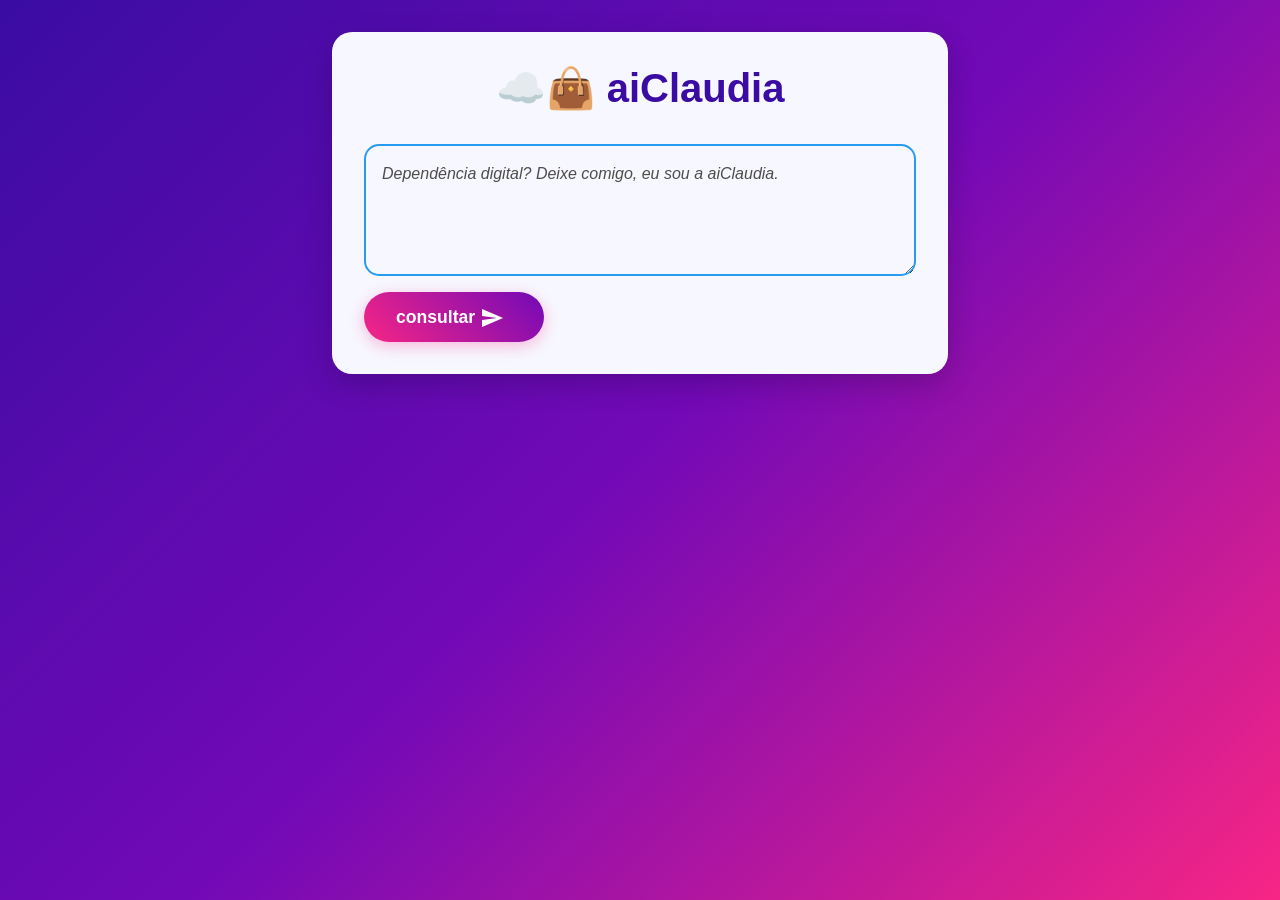
==== index.html @ 039b85d8 "🎉 Initial commit: ☁️👜 aiClaudia - Brazilian satirical iCloud version ✨ Features: - Surreal AI respon" ====
<!DOCTYPE html>
<html lang="pt-BR">
<head>
    <meta charset="UTF-8">
    <meta name="viewport" content="width=device-width, initial-scale=1.0">
    <title>☁️👜 aiClaudia</title>
    <link rel="icon" type="image/png" href="img/favicon_aiclaudia.png">
    
    <!-- Bootstrap CSS -->
    <link href="https://cdn.jsdelivr.net/npm/bootstrap@5.3.0/dist/css/bootstrap.min.css" rel="stylesheet">
    <!-- Material Icons -->
    <link href="https://fonts.googleapis.com/icon?family=Material+Icons" rel="stylesheet">
    <!-- Custom CSS -->
    <link rel="stylesheet" href="front/style.css?v=20250923a">
    
    <!-- Google tag (gtag.js) -->
    <script async src="https://www.googletagmanager.com/gtag/js?id=G-0SSHXB16EN"></script>
    <script>
      window.dataLayer = window.dataLayer || [];
      function gtag(){dataLayer.push(arguments);}
      gtag('js', new Date());

      gtag('config', 'G-0SSHXB16EN');
    </script>
    
    <script>
        // Placeholders aleatórios
        const placeholders = [
            "Tá na dúvida? Eu sou a nuvem que guarda tudo. Pergunte qualquer coisa!",
            "Perdeu na memória? A aiClaudia é seu achados e perdidos digital.",
            "Precisa de ajuda? Eu sou sua assistente pessoal, pronta pra informar.",
            "Confie na nuvem: aqui sua dúvida vira resposta.",
            "Dependência digital? Deixe comigo, eu sou a aiClaudia."
        ];
        
        // Escolher placeholder aleatório
        const randomPlaceholder = placeholders[Math.floor(Math.random() * placeholders.length)];
    </script>
</head>
<body>
    <div class="container-fluid">
        <div class="row justify-content-center">
            <div class="col-12 col-md-8 col-lg-6">
                <div class="main-container">
                    <div class="text-center mb-4">
                        <h1 class="title">
                            ☁️👜 aiClaudia
                        </h1>
                    </div>
                    
                    <div class="input-section">
                        <textarea 
                            id="userInput" 
                            class="form-control" 
                            placeholder=""
                            rows="4"
                        ></textarea>
                        <script>
                            document.getElementById('userInput').placeholder = randomPlaceholder;
                        </script>
                        <button 
                            id="sendButton" 
                            class="btn btn-primary mt-3"
                            onclick="sendToClaudia()"
                        > consultar 
                            <span class="material-icons">send</span>
                        </button>
                    </div>
                </div>
            </div>
        </div>
    </div>

    <!-- Modal -->
    <div id="modal" class="modal fade" tabindex="-1">
        <div class="modal-dialog modal-dialog-centered">
            <div class="modal-content">
                <div class="modal-header">
                    <h5 class="modal-title" id="modalTitle">
                        <span class="material-icons">psychology</span>
                        Carregando...
                    </h5>
                    <button type="button" class="btn-close" data-bs-dismiss="modal"></button>
                </div>
                <div class="modal-body">
                    <div id="claudiaResponse"></div>
                </div>
            </div>
        </div>
    </div>

    <!-- Bootstrap JS -->
    <script src="https://cdn.jsdelivr.net/npm/bootstrap@5.3.0/dist/js/bootstrap.bundle.min.js"></script>
    <!-- Custom JS -->
           <script src="front/main.js?v=20250923e"></script>
</body>
</html>
---- front/style.css ----
/* ☁️👜 aiClaudia - Custom Styles */

/* Color Palette */
:root {
    --preto: #070600;
    --branco: #F7F7FF;
    --vermelho1: #EA526F;
    --rosa: #F72585;
    --roxo: #7209B7;
    --azulEscuro: #3A0CA3;
    --azulMedio: #4361EE;
    --azulClaro: #279AF1;
    --ciano: #23B5D3;
}

/* Base Styles */
body {
    background: linear-gradient(135deg, var(--azulEscuro) 0%, var(--roxo) 50%, var(--rosa) 100%);
    min-height: 100vh;
    font-family: 'Segoe UI', Tahoma, Geneva, Verdana, sans-serif;
    color: var(--preto);
}

.main-container {
    background: var(--branco);
    border-radius: 20px;
    padding: 2rem;
    margin: 2rem 0;
    box-shadow: 0 10px 30px rgba(0, 0, 0, 0.2);
    backdrop-filter: blur(10px);
}

/* Title */
.title {
    color: var(--azulEscuro);
    font-weight: 700;
    font-size: 2.5rem;
    margin-bottom: 0.5rem;
}

.title .material-icons {
    font-size: 2.5rem;
    vertical-align: middle;
    margin: 0 0.5rem;
    color: var(--rosa);
}

.subtitle {
    color: var(--preto);
    font-size: 1.1rem;
    opacity: 0.8;
    margin-bottom: 0;
}

/* Input Section */
.input-section {
    margin-top: 2rem;
}

.form-control {
    border: 2px solid var(--azulClaro);
    border-radius: 15px;
    padding: 1rem;
    font-size: 1rem;
    transition: all 0.3s ease;
    background: var(--branco);
}

.form-control:focus {
    border-color: var(--rosa);
    box-shadow: 0 0 0 0.2rem rgba(247, 37, 133, 0.25);
    background: var(--branco);
}

.form-control::placeholder {
    color: var(--preto) !important;
    opacity: 0.7 !important;
    font-style: italic;
}

/* Button */
.btn-primary {
    background: linear-gradient(45deg, var(--rosa), var(--roxo));
    border: none;
    border-radius: 25px;
    padding: 0.75rem 2rem;
    font-weight: 600;
    font-size: 1.1rem;
    transition: all 0.3s ease;
    box-shadow: 0 4px 15px rgba(247, 37, 133, 0.3);
}

.btn-primary:hover {
    background: linear-gradient(45deg, var(--roxo), var(--azulEscuro));
    transform: translateY(-2px);
    box-shadow: 0 6px 20px rgba(114, 9, 183, 0.4);
}

.btn-primary .material-icons {
    vertical-align: middle;
    margin-right: 0.5rem;
}

/* Modal */
.modal-content {
    border-radius: 20px;
    border: none;
    box-shadow: 0 20px 40px rgba(0, 0, 0, 0.3);
}

.modal-header {
    background: linear-gradient(45deg, var(--azulClaro), var(--ciano));
    color: var(--branco);
    border-radius: 20px 20px 0 0;
    border-bottom: none;
}

.modal-title .material-icons {
    vertical-align: middle;
    margin-right: 0.5rem;
}

.modal-body {
    padding: 2rem;
    background: var(--branco);
}

/* Response Styles */
.response-title {
    color: var(--azulEscuro);
    font-weight: 600;
    margin-bottom: 1rem;
}

.response-text {
    color: var(--preto);
    font-size: 1rem;
    line-height: 1.6;
    margin-bottom: 0;
}

/* Loading Animation */
.loading {
    text-align: center;
    color: var(--rosa);
}

.loading .material-icons {
    animation: spin 1s linear infinite;
    font-size: 2rem;
}

@keyframes spin {
    0% { transform: rotate(0deg); }
    100% { transform: rotate(360deg); }
}

/* Mobile Responsive */
@media (max-width: 768px) {
    .main-container {
        margin: 1rem;
        padding: 1.5rem;
    }
    
    .title {
        font-size: 2rem;
    }
    
    .title .material-icons {
        font-size: 2rem;
    }
    
    .modal-body {
        padding: 1.5rem;
    }
}

@media (max-width: 576px) {
    .main-container {
        margin: 0.5rem;
        padding: 1rem;
    }
    
    .title {
        font-size: 1.8rem;
    }
    
    .btn-primary {
        width: 100%;
        margin-top: 1rem;
    }
}

/* Loading Animation */
.loading {
    display: flex;
    align-items: center;
    justify-content: center;
    gap: 15px;
    padding: 20px;
}

/* Remover qualquer spinner padrão */
.spinner-border, .spinner-grow {
    display: none !important;
}

.rainbow-arrows {
    font-size: 1.5rem;
    font-weight: bold;
    animation: rainbow 2s linear infinite;
}

@keyframes rainbow {
    0% { color: #ff0000; }
    16% { color: #ff8000; }
    33% { color: #ffff00; }
    50% { color: #00ff00; }
    66% { color: #0080ff; }
    83% { color: #8000ff; }
    100% { color: #ff0000; }
}
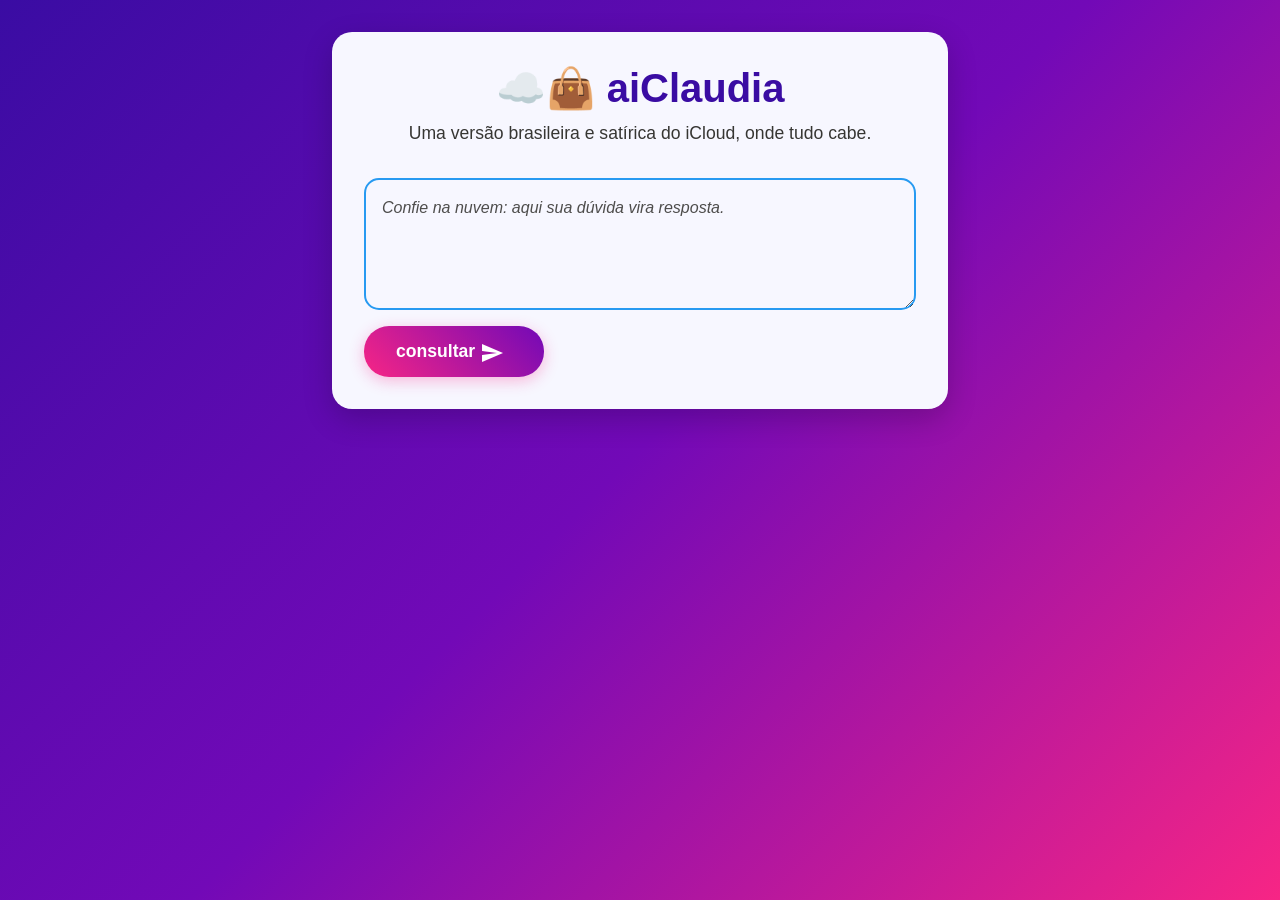
==== commit d955e767: "feat: Add Peedy, the parrot assistant, to the interface This commit integrates the `clippy.js` libra" ====
--- a/index.html
+++ b/index.html
@@ -13,6 +13,9 @@
     <!-- Custom CSS -->
     <link rel="stylesheet" href="front/style.css?v=20250923a">
     
+    <!-- Clippy.js CSS -->
+    <link rel="stylesheet" href="front/lib/clippyjs/clippy.css">
+
     <!-- Google tag (gtag.js) -->
     <script async src="https://www.googletagmanager.com/gtag/js?id=G-0SSHXB16EN"></script>
     <script>
@@ -23,19 +26,6 @@
       gtag('config', 'G-0SSHXB16EN');
     </script>
     
-    <script>
-        // Placeholders aleatórios
-        const placeholders = [
-            "Tá na dúvida? Eu sou a nuvem que guarda tudo. Pergunte qualquer coisa!",
-            "Perdeu na memória? A aiClaudia é seu achados e perdidos digital.",
-            "Precisa de ajuda? Eu sou sua assistente pessoal, pronta pra informar.",
-            "Confie na nuvem: aqui sua dúvida vira resposta.",
-            "Dependência digital? Deixe comigo, eu sou a aiClaudia."
-        ];
-        
-        // Escolher placeholder aleatório
-        const randomPlaceholder = placeholders[Math.floor(Math.random() * placeholders.length)];
-    </script>
 </head>
 <body>
     <div class="container-fluid">
@@ -46,6 +36,9 @@
                         <h1 class="title">
                             ☁️👜 aiClaudia
                         </h1>
+                        <p class="subtitle">
+                            Uma versão brasileira e satírica do iCloud, onde tudo cabe.
+                        </p>
                     </div>
                     
                     <div class="input-section">
@@ -55,9 +48,6 @@
                             placeholder=""
                             rows="4"
                         ></textarea>
-                        <script>
-                            document.getElementById('userInput').placeholder = randomPlaceholder;
-                        </script>
                         <button 
                             id="sendButton" 
                             class="btn btn-primary mt-3"
@@ -91,7 +81,11 @@
 
     <!-- Bootstrap JS -->
     <script src="https://cdn.jsdelivr.net/npm/bootstrap@5.3.0/dist/js/bootstrap.bundle.min.js"></script>
+
+    <!-- Clippy.js -->
+    <script src="front/lib/clippyjs/clippy.min.js"></script>
+
     <!-- Custom JS -->
-           <script src="front/main.js?v=20250923e"></script>
+    <script src="front/main.js?v=20250923e"></script>
 </body>
 </html>
--- a/front/style.css
+++ b/front/style.css
@@ -139,21 +139,6 @@
     margin-bottom: 0;
 }
 
-/* Loading Animation */
-.loading {
-    text-align: center;
-    color: var(--rosa);
-}
-
-.loading .material-icons {
-    animation: spin 1s linear infinite;
-    font-size: 2rem;
-}
-
-@keyframes spin {
-    0% { transform: rotate(0deg); }
-    100% { transform: rotate(360deg); }
-}
 
 /* Mobile Responsive */
 @media (max-width: 768px) {
--- a/front/lib/clippyjs/clippy.css
+++ b/front/lib/clippyjs/clippy.css
@@ -0,0 +1,61 @@
+.clippy, .clippy-balloon {
+    position: fixed;
+    z-index: 1000;
+    cursor: pointer;
+}
+
+.clippy-balloon {
+
+    background: #FFC;
+    color: black;
+    padding: 8px;
+    border: 1px solid black;
+    border-radius: 5px;
+
+}
+
+.clippy-content {
+    max-width: 200px;
+    min-width: 120px;
+    font-family: "Microsoft Sans", sans-serif;
+    font-size: 10pt;
+}
+
+.clippy-tip {
+    width: 10px;
+    height: 16px;
+    background: url([data-uri]) no-repeat;
+    position: absolute;
+}
+
+.clippy-top-left .clippy-tip {
+    top: 100%;
+    margin-top: 0px;
+    left: 100%;
+    margin-left: -50px;
+}
+
+.clippy-top-right .clippy-tip {
+    top: 100%;
+    margin-top: 0px;
+    left: 0;
+    margin-left: 50px;
+    background-position: -10px 0;
+
+}
+
+.clippy-bottom-right .clippy-tip {
+    top: 0;
+    margin-top: -16px;
+    left: 0;
+    margin-left: 50px;
+    background-position: -10px -16px;
+}
+
+.clippy-bottom-left .clippy-tip {
+    top: 0;
+    margin-top: -16px;
+    left: 100%;
+    margin-left: -50px;
+    background-position: 0px -16px;
+}
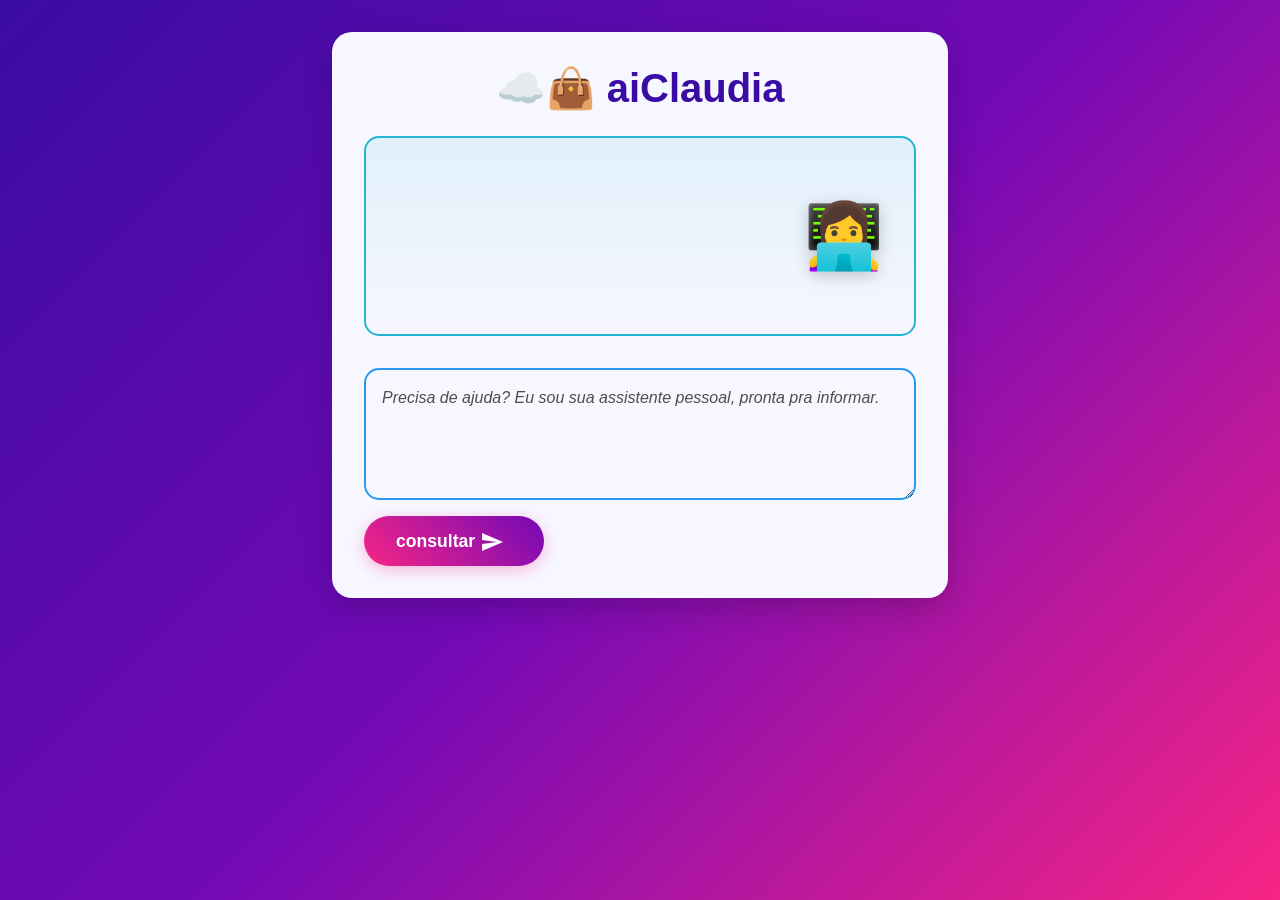
==== commit 1d59fbcf: "feat: Adicionar sistema de personagem visual com sprites 🎨 Novidades: - Personagem Claudia aparece n" ====
--- a/index.html
+++ b/index.html
@@ -13,9 +13,6 @@
     <!-- Custom CSS -->
     <link rel="stylesheet" href="front/style.css?v=20250923a">
     
-    <!-- Clippy.js CSS -->
-    <link rel="stylesheet" href="front/lib/clippyjs/clippy.css">
-
     <!-- Google tag (gtag.js) -->
     <script async src="https://www.googletagmanager.com/gtag/js?id=G-0SSHXB16EN"></script>
     <script>
@@ -26,6 +23,19 @@
       gtag('config', 'G-0SSHXB16EN');
     </script>
     
+    <script>
+        // Placeholders aleatórios
+        const placeholders = [
+            "Tá na dúvida? Eu sou a nuvem que guarda tudo. Pergunte qualquer coisa!",
+            "Perdeu na memória? A aiClaudia é seu achados e perdidos digital.",
+            "Precisa de ajuda? Eu sou sua assistente pessoal, pronta pra informar.",
+            "Confie na nuvem: aqui sua dúvida vira resposta.",
+            "Dependência digital? Deixe comigo, eu sou a aiClaudia."
+        ];
+        
+        // Escolher placeholder aleatório
+        const randomPlaceholder = placeholders[Math.floor(Math.random() * placeholders.length)];
+    </script>
 </head>
 <body>
     <div class="container-fluid">
@@ -36,11 +46,15 @@
                         <h1 class="title">
                             ☁️👜 aiClaudia
                         </h1>
-                        <p class="subtitle">
-                            Uma versão brasileira e satírica do iCloud, onde tudo cabe.
-                        </p>
                     </div>
-                    
+
+                    <!-- Claudia Character Area -->
+                    <div id="claudiaScene" class="claudia-scene">
+                        <div id="claudiaCharacter" class="claudia-character">
+                            👩‍💻
+                        </div>
+                    </div>
+
                     <div class="input-section">
                         <textarea 
                             id="userInput" 
@@ -48,6 +62,9 @@
                             placeholder=""
                             rows="4"
                         ></textarea>
+                        <script>
+                            document.getElementById('userInput').placeholder = randomPlaceholder;
+                        </script>
                         <button 
                             id="sendButton" 
                             class="btn btn-primary mt-3"
@@ -81,11 +98,7 @@
 
     <!-- Bootstrap JS -->
     <script src="https://cdn.jsdelivr.net/npm/bootstrap@5.3.0/dist/js/bootstrap.bundle.min.js"></script>
-
-    <!-- Clippy.js -->
-    <script src="front/lib/clippyjs/clippy.min.js"></script>
-
     <!-- Custom JS -->
-    <script src="front/main.js?v=20250923e"></script>
+           <script src="front/main.js?v=20250923e"></script>
 </body>
 </html>
--- a/front/style.css
+++ b/front/style.css
@@ -139,6 +139,21 @@
     margin-bottom: 0;
 }
 
+/* Loading Animation */
+.loading {
+    text-align: center;
+    color: var(--rosa);
+}
+
+.loading .material-icons {
+    animation: spin 1s linear infinite;
+    font-size: 2rem;
+}
+
+@keyframes spin {
+    0% { transform: rotate(0deg); }
+    100% { transform: rotate(360deg); }
+}
 
 /* Mobile Responsive */
 @media (max-width: 768px) {
@@ -205,3 +220,66 @@
     83% { color: #8000ff; }
     100% { color: #ff0000; }
 }
+
+/* Claudia Character Scene */
+.claudia-scene {
+    position: relative;
+    height: 200px;
+    background: linear-gradient(180deg, rgba(35, 181, 211, 0.1) 0%, rgba(247, 247, 255, 0.3) 100%);
+    border-radius: 15px;
+    margin-bottom: 2rem;
+    overflow: hidden;
+    border: 2px solid var(--ciano);
+}
+
+.claudia-character {
+    position: absolute;
+    font-size: 4rem;
+    transition: all 0.5s ease-in-out;
+    cursor: pointer;
+    filter: drop-shadow(0 4px 8px rgba(0, 0, 0, 0.2));
+}
+
+.claudia-character:hover {
+    transform: scale(1.1);
+    filter: drop-shadow(0 6px 12px rgba(247, 37, 133, 0.4));
+}
+
+/* Posições predefinidas */
+.position-left {
+    left: 10%;
+    top: 50%;
+    transform: translateY(-50%);
+}
+
+.position-center {
+    left: 50%;
+    top: 50%;
+    transform: translate(-50%, -50%);
+}
+
+.position-right {
+    left: 80%;
+    top: 50%;
+    transform: translateY(-50%);
+}
+
+.position-top-left {
+    left: 15%;
+    top: 20%;
+}
+
+.position-top-right {
+    left: 75%;
+    top: 20%;
+}
+
+.position-bottom-left {
+    left: 15%;
+    top: 70%;
+}
+
+.position-bottom-right {
+    left: 75%;
+    top: 70%;
+}
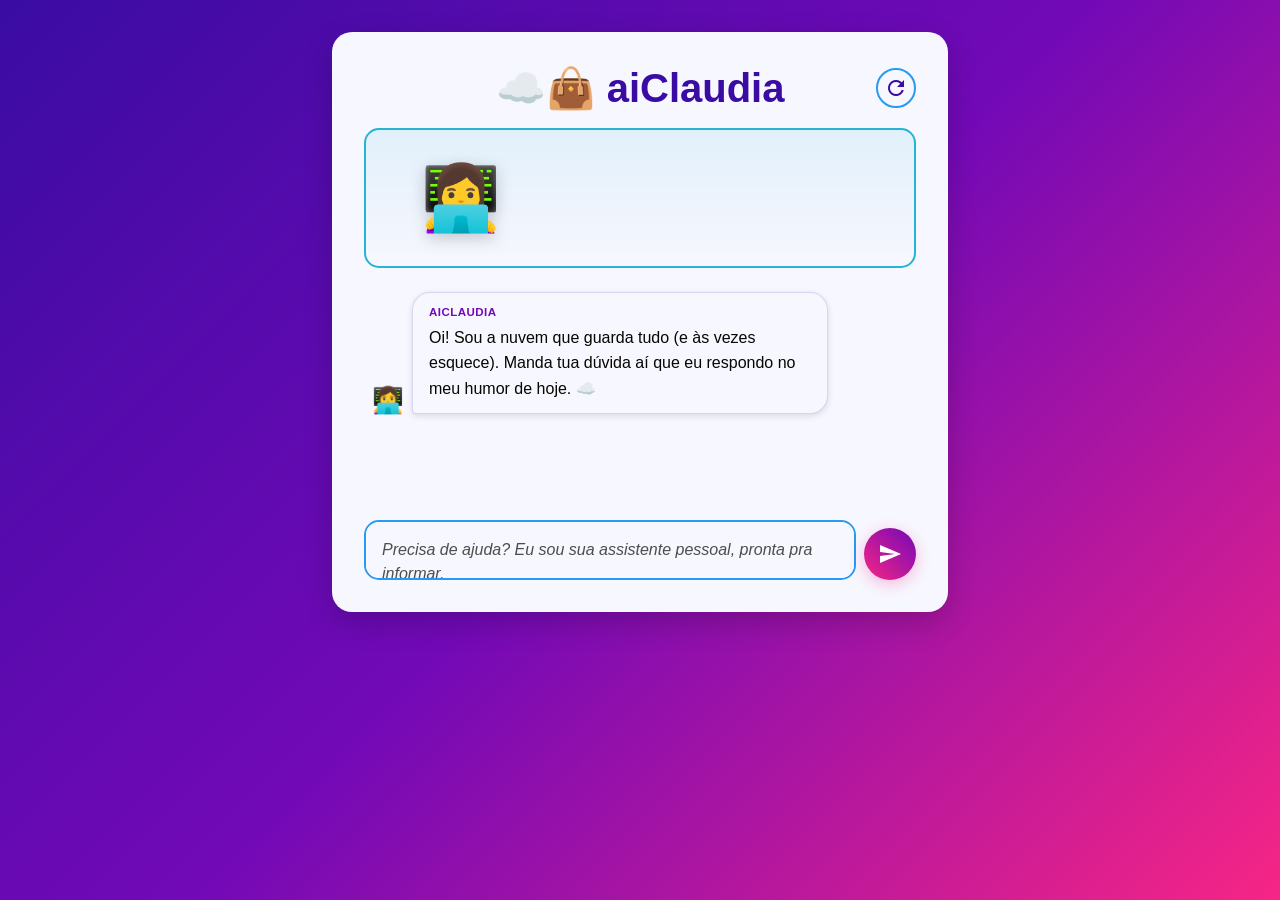
==== commit 2dab6439: "feat(front): interface de chat no lugar do modal - thread de conversa: balao do usuario (direita) + " ====
--- a/index.html
+++ b/index.html
@@ -11,7 +11,7 @@
     <!-- Material Icons -->
     <link href="https://fonts.googleapis.com/icon?family=Material+Icons" rel="stylesheet">
     <!-- Custom CSS -->
-    <link rel="stylesheet" href="front/style.css?v=20250923a">
+    <link rel="stylesheet" href="front/style.css?v=20260531a">
     
     <!-- Google tag (gtag.js) -->
     <script async src="https://www.googletagmanager.com/gtag/js?id=G-0SSHXB16EN"></script>
@@ -41,11 +41,13 @@
     <div class="container-fluid">
         <div class="row justify-content-center">
             <div class="col-12 col-md-8 col-lg-6">
-                <div class="main-container">
-                    <div class="text-center mb-4">
-                        <h1 class="title">
-                            ☁️👜 aiClaudia
-                        </h1>
+                <div class="main-container chat-shell">
+                    <div class="chat-header">
+                        <h1 class="title">☁️👜 aiClaudia</h1>
+                        <button id="newChatButton" class="new-chat-btn" type="button"
+                                onclick="startNewConversation()" title="Nova conversa (novo perfil)">
+                            <span class="material-icons">refresh</span>
+                        </button>
                     </div>
 
                     <!-- Claudia Character Area -->
@@ -55,21 +57,26 @@
                         </div>
                     </div>
 
-                    <div class="input-section">
-                        <textarea 
-                            id="userInput" 
-                            class="form-control" 
+                    <!-- Chat thread -->
+                    <div id="chatThread" class="chat-thread" aria-live="polite"></div>
+
+                    <!-- Input (estilo chat) -->
+                    <div class="chat-input">
+                        <textarea
+                            id="userInput"
+                            class="form-control"
                             placeholder=""
-                            rows="4"
+                            rows="1"
                         ></textarea>
                         <script>
                             document.getElementById('userInput').placeholder = randomPlaceholder;
                         </script>
-                        <button 
-                            id="sendButton" 
-                            class="btn btn-primary mt-3"
+                        <button
+                            id="sendButton"
+                            class="btn btn-primary send-btn"
                             onclick="sendToClaudia()"
-                        > consultar 
+                            title="Enviar"
+                        >
                             <span class="material-icons">send</span>
                         </button>
                     </div>
@@ -78,27 +85,9 @@
         </div>
     </div>
 
-    <!-- Modal -->
-    <div id="modal" class="modal fade" tabindex="-1">
-        <div class="modal-dialog modal-dialog-centered">
-            <div class="modal-content">
-                <div class="modal-header">
-                    <h5 class="modal-title" id="modalTitle">
-                        <span class="material-icons">psychology</span>
-                        Carregando...
-                    </h5>
-                    <button type="button" class="btn-close" data-bs-dismiss="modal"></button>
-                </div>
-                <div class="modal-body">
-                    <div id="claudiaResponse"></div>
-                </div>
-            </div>
-        </div>
-    </div>
-
     <!-- Bootstrap JS -->
     <script src="https://cdn.jsdelivr.net/npm/bootstrap@5.3.0/dist/js/bootstrap.bundle.min.js"></script>
     <!-- Custom JS -->
-           <script src="front/main.js?v=20250923e"></script>
+           <script src="front/main.js?v=20260531a"></script>
 </body>
 </html>
--- a/front/style.css
+++ b/front/style.css
@@ -101,35 +101,112 @@
     margin-right: 0.5rem;
 }
 
-/* Modal */
-.modal-content {
-    border-radius: 20px;
-    border: none;
-    box-shadow: 0 20px 40px rgba(0, 0, 0, 0.3);
-}
-
-.modal-header {
-    background: linear-gradient(45deg, var(--azulClaro), var(--ciano));
+/* ---------- Chat ---------- */
+.chat-shell {
+    display: flex;
+    flex-direction: column;
+    max-height: calc(100vh - 4rem);
+}
+
+.chat-header {
+    display: flex;
+    align-items: center;
+    justify-content: center;
+    position: relative;
+    margin-bottom: 1rem;
+}
+
+.chat-header .title {
+    margin-bottom: 0;
+}
+
+.new-chat-btn {
+    position: absolute;
+    right: 0;
+    top: 50%;
+    transform: translateY(-50%);
+    background: transparent;
+    border: 2px solid var(--azulClaro);
+    color: var(--azulEscuro);
+    border-radius: 50%;
+    width: 40px;
+    height: 40px;
+    display: flex;
+    align-items: center;
+    justify-content: center;
+    cursor: pointer;
+    transition: all 0.2s ease;
+}
+
+.new-chat-btn:hover {
+    background: var(--azulClaro);
     color: var(--branco);
-    border-radius: 20px 20px 0 0;
-    border-bottom: none;
-}
-
-.modal-title .material-icons {
-    vertical-align: middle;
-    margin-right: 0.5rem;
-}
-
-.modal-body {
-    padding: 2rem;
+    transform: translateY(-50%) rotate(90deg);
+}
+
+/* Thread de mensagens (rolável) */
+.chat-thread {
+    flex: 1 1 auto;
+    overflow-y: auto;
+    min-height: 220px;
+    padding: 0.5rem;
+    margin-bottom: 1rem;
+    display: flex;
+    flex-direction: column;
+    gap: 0.75rem;
+}
+
+.chat-msg {
+    display: flex;
+    align-items: flex-end;
+    gap: 0.5rem;
+    max-width: 85%;
+}
+
+.chat-msg .bubble {
+    padding: 0.7rem 1rem;
+    border-radius: 18px;
+    line-height: 1.5;
+    word-wrap: break-word;
+    box-shadow: 0 2px 6px rgba(0, 0, 0, 0.12);
+}
+
+/* Mensagem do usuário (direita) */
+.chat-msg-user {
+    align-self: flex-end;
+    flex-direction: row-reverse;
+}
+
+.chat-msg-user .bubble {
+    background: linear-gradient(45deg, var(--rosa), var(--roxo));
+    color: var(--branco);
+    border-bottom-right-radius: 4px;
+}
+
+/* Mensagem da Claudia (esquerda) */
+.chat-msg-claudia {
+    align-self: flex-start;
+}
+
+.chat-msg-claudia .bubble {
     background: var(--branco);
-}
-
-/* Response Styles */
-.response-title {
-    color: var(--azulEscuro);
-    font-weight: 600;
-    margin-bottom: 1rem;
+    border: 1px solid rgba(58, 12, 163, 0.15);
+    border-bottom-left-radius: 4px;
+}
+
+.chat-msg-claudia .avatar {
+    font-size: 1.6rem;
+    line-height: 1;
+    flex-shrink: 0;
+}
+
+.chat-msg-claudia .persona {
+    font-size: 0.72rem;
+    font-weight: 700;
+    text-transform: uppercase;
+    letter-spacing: 0.04em;
+    color: var(--roxo);
+    margin-bottom: 0.2rem;
 }
 
 .response-text {
@@ -137,6 +214,60 @@
     font-size: 1rem;
     line-height: 1.6;
     margin-bottom: 0;
+}
+
+/* Indicador "digitando..." */
+.chat-msg.typing .bubble {
+    display: flex;
+    gap: 4px;
+    padding: 0.9rem 1rem;
+}
+
+.chat-msg.typing .dot {
+    width: 7px;
+    height: 7px;
+    border-radius: 50%;
+    background: var(--roxo);
+    opacity: 0.5;
+    animation: typing-bounce 1.2s infinite ease-in-out;
+}
+
+.chat-msg.typing .dot:nth-child(2) { animation-delay: 0.2s; }
+.chat-msg.typing .dot:nth-child(3) { animation-delay: 0.4s; }
+
+@keyframes typing-bounce {
+    0%, 60%, 100% { transform: translateY(0); opacity: 0.5; }
+    30% { transform: translateY(-5px); opacity: 1; }
+}
+
+/* Barra de input estilo chat */
+.chat-input {
+    display: flex;
+    align-items: flex-end;
+    gap: 0.5rem;
+    flex-shrink: 0;
+}
+
+.chat-input textarea {
+    flex: 1 1 auto;
+    resize: none;
+    max-height: 140px;
+    overflow-y: auto;
+}
+
+.send-btn {
+    flex-shrink: 0;
+    width: 52px;
+    height: 52px;
+    padding: 0;
+    border-radius: 50%;
+    display: flex;
+    align-items: center;
+    justify-content: center;
+}
+
+.send-btn .material-icons {
+    margin: 0;
 }
 
 /* Loading Animation */
@@ -224,10 +355,11 @@
 /* Claudia Character Scene */
 .claudia-scene {
     position: relative;
-    height: 200px;
+    height: 140px;
+    flex-shrink: 0;
     background: linear-gradient(180deg, rgba(35, 181, 211, 0.1) 0%, rgba(247, 247, 255, 0.3) 100%);
     border-radius: 15px;
-    margin-bottom: 2rem;
+    margin-bottom: 1rem;
     overflow: hidden;
     border: 2px solid var(--ciano);
 }
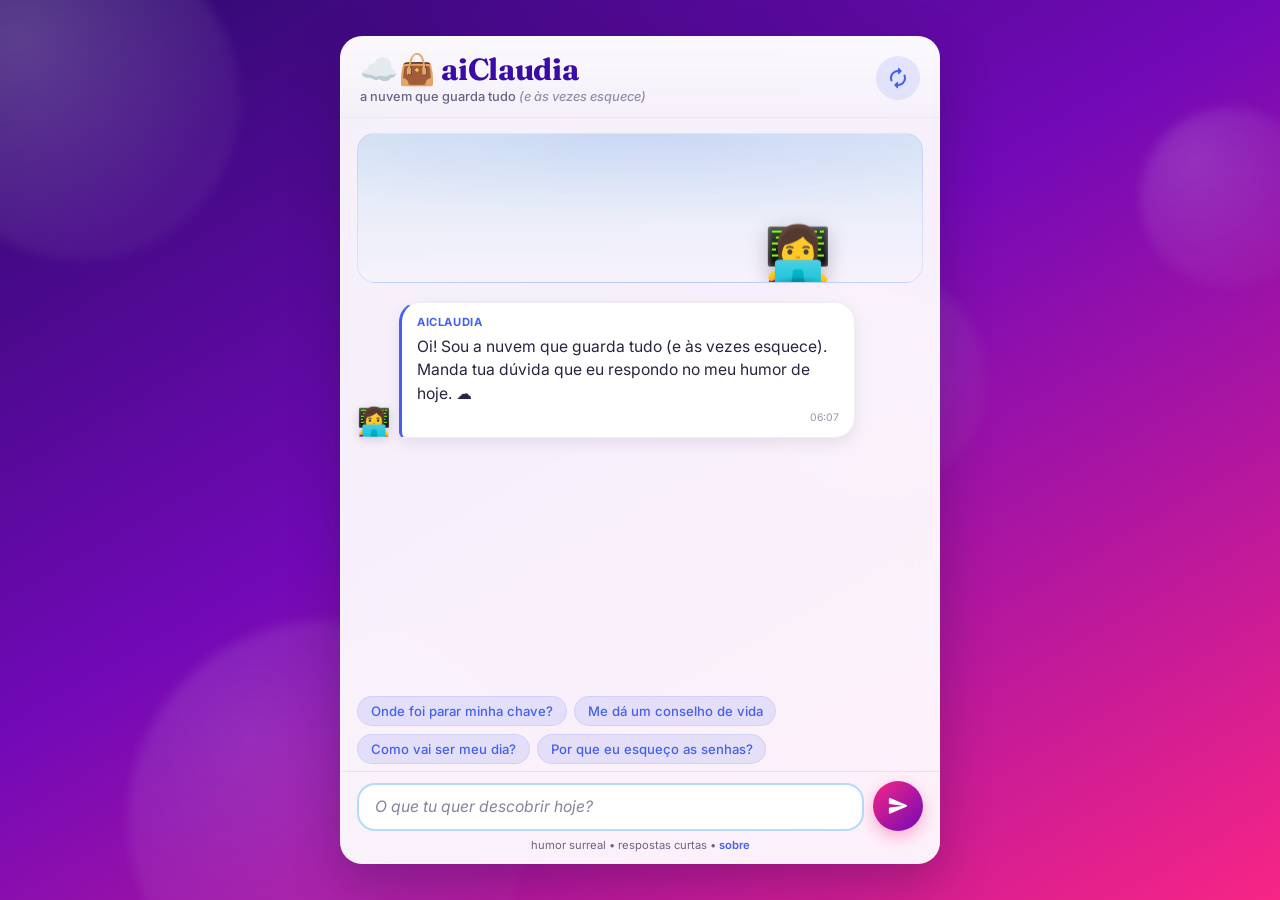
==== commit c11c9233: "feat(front): redesign do chat + tema por persona (25 categorias reais) - mapa de 25 personas alinhad" ====
--- a/index.html
+++ b/index.html
@@ -2,92 +2,81 @@
 <html lang="pt-BR">
 <head>
     <meta charset="UTF-8">
-    <meta name="viewport" content="width=device-width, initial-scale=1.0">
+    <meta name="viewport" content="width=device-width, initial-scale=1.0, viewport-fit=cover">
+    <meta name="theme-color" content="#3A0CA3">
+    <meta name="description" content="aiClaudia — a nuvem brasileira que guarda tudo e responde com humor surreal e poético.">
     <title>☁️👜 aiClaudia</title>
     <link rel="icon" type="image/png" href="img/favicon_aiclaudia.png">
-    
-    <!-- Bootstrap CSS -->
-    <link href="https://cdn.jsdelivr.net/npm/bootstrap@5.3.0/dist/css/bootstrap.min.css" rel="stylesheet">
+
+    <!-- Fonts -->
+    <link rel="preconnect" href="https://fonts.googleapis.com">
+    <link rel="preconnect" href="https://fonts.gstatic.com" crossorigin>
+    <link href="https://fonts.googleapis.com/css2?family=Fraunces:opsz,wght@9..144,500;9..144,600;9..144,700&family=Inter:wght@400;500;600;700&display=swap" rel="stylesheet">
     <!-- Material Icons -->
-    <link href="https://fonts.googleapis.com/icon?family=Material+Icons" rel="stylesheet">
+    <link href="https://fonts.googleapis.com/icon?family=Material+Icons+Round" rel="stylesheet">
     <!-- Custom CSS -->
-    <link rel="stylesheet" href="front/style.css?v=20260531a">
-    
+    <link rel="stylesheet" href="front/style.css?v=20260531b">
+
     <!-- Google tag (gtag.js) -->
     <script async src="https://www.googletagmanager.com/gtag/js?id=G-0SSHXB16EN"></script>
     <script>
       window.dataLayer = window.dataLayer || [];
       function gtag(){dataLayer.push(arguments);}
       gtag('js', new Date());
-
       gtag('config', 'G-0SSHXB16EN');
-    </script>
-    
-    <script>
-        // Placeholders aleatórios
-        const placeholders = [
-            "Tá na dúvida? Eu sou a nuvem que guarda tudo. Pergunte qualquer coisa!",
-            "Perdeu na memória? A aiClaudia é seu achados e perdidos digital.",
-            "Precisa de ajuda? Eu sou sua assistente pessoal, pronta pra informar.",
-            "Confie na nuvem: aqui sua dúvida vira resposta.",
-            "Dependência digital? Deixe comigo, eu sou a aiClaudia."
-        ];
-        
-        // Escolher placeholder aleatório
-        const randomPlaceholder = placeholders[Math.floor(Math.random() * placeholders.length)];
     </script>
 </head>
 <body>
-    <div class="container-fluid">
-        <div class="row justify-content-center">
-            <div class="col-12 col-md-8 col-lg-6">
-                <div class="main-container chat-shell">
-                    <div class="chat-header">
-                        <h1 class="title">☁️👜 aiClaudia</h1>
-                        <button id="newChatButton" class="new-chat-btn" type="button"
-                                onclick="startNewConversation()" title="Nova conversa (novo perfil)">
-                            <span class="material-icons">refresh</span>
-                        </button>
-                    </div>
-
-                    <!-- Claudia Character Area -->
-                    <div id="claudiaScene" class="claudia-scene">
-                        <div id="claudiaCharacter" class="claudia-character">
-                            👩‍💻
-                        </div>
-                    </div>
-
-                    <!-- Chat thread -->
-                    <div id="chatThread" class="chat-thread" aria-live="polite"></div>
-
-                    <!-- Input (estilo chat) -->
-                    <div class="chat-input">
-                        <textarea
-                            id="userInput"
-                            class="form-control"
-                            placeholder=""
-                            rows="1"
-                        ></textarea>
-                        <script>
-                            document.getElementById('userInput').placeholder = randomPlaceholder;
-                        </script>
-                        <button
-                            id="sendButton"
-                            class="btn btn-primary send-btn"
-                            onclick="sendToClaudia()"
-                            title="Enviar"
-                        >
-                            <span class="material-icons">send</span>
-                        </button>
-                    </div>
-                </div>
-            </div>
-        </div>
+    <!-- Céu animado de fundo -->
+    <div class="sky" aria-hidden="true">
+        <div class="cloud cloud-1"></div>
+        <div class="cloud cloud-2"></div>
+        <div class="cloud cloud-3"></div>
+        <div class="cloud cloud-4"></div>
     </div>
 
-    <!-- Bootstrap JS -->
-    <script src="https://cdn.jsdelivr.net/npm/bootstrap@5.3.0/dist/js/bootstrap.bundle.min.js"></script>
-    <!-- Custom JS -->
-           <script src="front/main.js?v=20260531a"></script>
+    <main class="app">
+        <section class="chat-shell" id="chatShell">
+            <!-- Cabeçalho -->
+            <header class="chat-header">
+                <div class="brand">
+                    <h1 class="title">☁️👜 aiClaudia</h1>
+                    <p class="tagline">a nuvem que guarda tudo <span>(e às vezes esquece)</span></p>
+                </div>
+                <button id="newChatButton" class="icon-btn" type="button"
+                        onclick="startNewConversation()" title="Nova conversa (sorteia outro perfil)"
+                        aria-label="Nova conversa">
+                    <span class="material-icons-round">autorenew</span>
+                </button>
+            </header>
+
+            <!-- Cena da personagem -->
+            <div id="claudiaScene" class="claudia-scene">
+                <span class="scene-cloud sc-1">☁️</span>
+                <span class="scene-cloud sc-2">☁️</span>
+                <div id="claudiaCharacter" class="claudia-character">👩‍💻</div>
+                <div id="personaBadge" class="persona-badge" hidden></div>
+            </div>
+
+            <!-- Thread de mensagens -->
+            <div id="chatThread" class="chat-thread" aria-live="polite" aria-label="Conversa"></div>
+
+            <!-- Sugestões iniciais -->
+            <div id="suggestions" class="suggestions"></div>
+
+            <!-- Barra de input -->
+            <div class="chat-input">
+                <textarea id="userInput" class="field" placeholder="" rows="1"
+                          aria-label="Sua mensagem" maxlength="500"></textarea>
+                <button id="sendButton" class="send-btn" onclick="sendToClaudia()"
+                        title="Enviar" aria-label="Enviar">
+                    <span class="material-icons-round">send</span>
+                </button>
+            </div>
+            <p class="footer-note">humor surreal • respostas curtas • <a href="#" onclick="showAbout(event)">sobre</a></p>
+        </section>
+    </main>
+
+    <script src="front/main.js?v=20260531b"></script>
 </body>
-</html>+</html>
--- a/front/style.css
+++ b/front/style.css
@@ -1,417 +1,472 @@
-/* ☁️👜 aiClaudia - Custom Styles */
-
-/* Color Palette */
+/* ☁️👜 aiClaudia — interface de chat */
+
+/* ---------- Paleta ---------- */
 :root {
-    --preto: #070600;
+    --preto: #1a1430;
     --branco: #F7F7FF;
-    --vermelho1: #EA526F;
     --rosa: #F72585;
     --roxo: #7209B7;
     --azulEscuro: #3A0CA3;
     --azulMedio: #4361EE;
     --azulClaro: #279AF1;
     --ciano: #23B5D3;
-}
-
-/* Base Styles */
+    --vermelho1: #EA526F;
+
+    /* Acento dinâmico por persona (default) */
+    --accent: #4361EE;
+    --accent-soft: rgba(67, 97, 238, 0.12);
+
+    --bubble-claudia: #ffffff;
+    --ink: #2a2342;
+    --ink-soft: #6a6385;
+
+    --radius: 22px;
+    --shadow: 0 18px 50px rgba(20, 10, 50, 0.28);
+    --font-ui: 'Inter', 'Segoe UI', system-ui, sans-serif;
+    --font-display: 'Fraunces', Georgia, serif;
+}
+
+* { box-sizing: border-box; }
+
+html, body {
+    margin: 0;
+    height: 100%;
+}
+
 body {
-    background: linear-gradient(135deg, var(--azulEscuro) 0%, var(--roxo) 50%, var(--rosa) 100%);
-    min-height: 100vh;
-    font-family: 'Segoe UI', Tahoma, Geneva, Verdana, sans-serif;
-    color: var(--preto);
-}
-
-.main-container {
-    background: var(--branco);
-    border-radius: 20px;
-    padding: 2rem;
-    margin: 2rem 0;
-    box-shadow: 0 10px 30px rgba(0, 0, 0, 0.2);
-    backdrop-filter: blur(10px);
-}
-
-/* Title */
-.title {
-    color: var(--azulEscuro);
-    font-weight: 700;
-    font-size: 2.5rem;
-    margin-bottom: 0.5rem;
-}
-
-.title .material-icons {
-    font-size: 2.5rem;
-    vertical-align: middle;
-    margin: 0 0.5rem;
-    color: var(--rosa);
-}
-
-.subtitle {
-    color: var(--preto);
-    font-size: 1.1rem;
-    opacity: 0.8;
-    margin-bottom: 0;
-}
-
-/* Input Section */
-.input-section {
-    margin-top: 2rem;
-}
-
-.form-control {
-    border: 2px solid var(--azulClaro);
-    border-radius: 15px;
-    padding: 1rem;
-    font-size: 1rem;
-    transition: all 0.3s ease;
-    background: var(--branco);
-}
-
-.form-control:focus {
-    border-color: var(--rosa);
-    box-shadow: 0 0 0 0.2rem rgba(247, 37, 133, 0.25);
-    background: var(--branco);
-}
-
-.form-control::placeholder {
-    color: var(--preto) !important;
-    opacity: 0.7 !important;
-    font-style: italic;
-}
-
-/* Button */
-.btn-primary {
-    background: linear-gradient(45deg, var(--rosa), var(--roxo));
-    border: none;
-    border-radius: 25px;
-    padding: 0.75rem 2rem;
-    font-weight: 600;
-    font-size: 1.1rem;
-    transition: all 0.3s ease;
-    box-shadow: 0 4px 15px rgba(247, 37, 133, 0.3);
-}
-
-.btn-primary:hover {
-    background: linear-gradient(45deg, var(--roxo), var(--azulEscuro));
-    transform: translateY(-2px);
-    box-shadow: 0 6px 20px rgba(114, 9, 183, 0.4);
-}
-
-.btn-primary .material-icons {
-    vertical-align: middle;
-    margin-right: 0.5rem;
-}
-
-/* ---------- Chat ---------- */
-.chat-shell {
-    display: flex;
-    flex-direction: column;
-    max-height: calc(100vh - 4rem);
-}
-
-.chat-header {
+    font-family: var(--font-ui);
+    color: var(--ink);
+    background: linear-gradient(150deg, #2b0a6b 0%, var(--roxo) 45%, var(--rosa) 100%);
+    background-attachment: fixed;
+    min-height: 100dvh;
+    overflow: hidden;
+}
+
+/* ---------- Céu animado ---------- */
+.sky {
+    position: fixed;
+    inset: 0;
+    overflow: hidden;
+    z-index: 0;
+    pointer-events: none;
+}
+
+.cloud {
+    position: absolute;
+    border-radius: 50%;
+    background: radial-gradient(circle at 30% 30%, rgba(255,255,255,0.22), rgba(255,255,255,0.05) 70%);
+    filter: blur(6px);
+    animation: drift linear infinite;
+}
+.cloud-1 { width: 320px; height: 320px; top: -60px; left: -80px; animation-duration: 38s; }
+.cloud-2 { width: 220px; height: 220px; top: 30%; left: 60%; animation-duration: 52s; opacity: 0.8; }
+.cloud-3 { width: 400px; height: 400px; bottom: -120px; left: 10%; animation-duration: 64s; opacity: 0.6; }
+.cloud-4 { width: 180px; height: 180px; top: 12%; right: -40px; animation-duration: 46s; opacity: 0.7; }
+
+@keyframes drift {
+    0%   { transform: translateX(0) translateY(0); }
+    50%  { transform: translateX(40px) translateY(-24px); }
+    100% { transform: translateX(0) translateY(0); }
+}
+
+/* ---------- Layout do app ---------- */
+.app {
+    position: relative;
+    z-index: 1;
+    min-height: 100dvh;
     display: flex;
     align-items: center;
     justify-content: center;
+    padding: clamp(0.5rem, 2vw, 2rem);
+}
+
+.chat-shell {
+    width: 100%;
+    max-width: 600px;
+    height: min(92dvh, 860px);
+    display: flex;
+    flex-direction: column;
+    background: rgba(255, 255, 255, 0.94);
+    backdrop-filter: blur(16px) saturate(1.1);
+    -webkit-backdrop-filter: blur(16px) saturate(1.1);
+    border: 1px solid rgba(255, 255, 255, 0.5);
+    border-radius: var(--radius);
+    box-shadow: var(--shadow);
+    overflow: hidden;
+    transition: box-shadow 0.4s ease;
+}
+
+/* ---------- Cabeçalho ---------- */
+.chat-header {
+    display: flex;
+    align-items: center;
+    gap: 0.75rem;
+    padding: 1rem 1.2rem 0.85rem;
+    border-bottom: 1px solid rgba(26, 20, 48, 0.07);
+    background: linear-gradient(180deg, rgba(255,255,255,0.6), rgba(255,255,255,0));
+}
+
+.brand { flex: 1; min-width: 0; }
+
+.title {
+    font-family: var(--font-display);
+    font-weight: 700;
+    font-size: clamp(1.5rem, 5vw, 1.9rem);
+    color: var(--azulEscuro);
+    margin: 0;
+    line-height: 1.1;
+    letter-spacing: -0.01em;
+}
+
+.tagline {
+    margin: 0.15rem 0 0;
+    font-size: 0.8rem;
+    color: var(--ink-soft);
+    font-weight: 500;
+}
+.tagline span { opacity: 0.7; font-style: italic; }
+
+.icon-btn {
+    flex-shrink: 0;
+    width: 44px;
+    height: 44px;
+    border-radius: 50%;
+    border: none;
+    background: var(--accent-soft);
+    color: var(--accent);
+    display: grid;
+    place-items: center;
+    cursor: pointer;
+    transition: transform 0.4s cubic-bezier(.2,.8,.2,1), background 0.3s;
+}
+.icon-btn:hover { background: var(--accent); color: #fff; transform: rotate(180deg); }
+.icon-btn:active { transform: rotate(180deg) scale(0.92); }
+
+/* ---------- Cena da personagem ---------- */
+.claudia-scene {
     position: relative;
-    margin-bottom: 1rem;
-}
-
-.chat-header .title {
-    margin-bottom: 0;
-}
-
-.new-chat-btn {
+    height: 150px;
+    flex-shrink: 0;
+    margin: 0.9rem 1rem 0.2rem;
+    border-radius: 18px;
+    overflow: hidden;
+    background:
+        radial-gradient(120% 80% at 50% 0%, var(--accent-soft), transparent 70%),
+        linear-gradient(180deg, rgba(35, 181, 211, 0.12), rgba(247, 247, 255, 0.35));
+    border: 1px solid var(--accent-soft);
+    transition: background 0.6s ease, border-color 0.6s ease;
+}
+
+.scene-cloud {
     position: absolute;
-    right: 0;
-    top: 50%;
-    transform: translateY(-50%);
-    background: transparent;
-    border: 2px solid var(--azulClaro);
-    color: var(--azulEscuro);
+    font-size: 2rem;
+    opacity: 0.5;
+    animation: float-cloud linear infinite;
+}
+.sc-1 { top: 18%; left: -15%; animation-duration: 22s; }
+.sc-2 { top: 58%; left: -15%; font-size: 1.4rem; opacity: 0.4; animation-duration: 30s; animation-delay: 6s; }
+
+@keyframes float-cloud {
+    from { transform: translateX(0); }
+    to   { transform: translateX(130vw); }
+}
+
+.claudia-character {
+    position: absolute;
+    font-size: 3.4rem;
+    line-height: 1;
+    transition: left 0.9s cubic-bezier(.22,.61,.36,1), top 0.9s cubic-bezier(.22,.61,.36,1);
+    cursor: pointer;
+    filter: drop-shadow(0 6px 10px rgba(0, 0, 0, 0.22));
+    z-index: 2;
+}
+.claudia-character::after {
+    content: "";
+    position: absolute;
+    left: 50%;
+    bottom: -6px;
+    width: 70%;
+    height: 10px;
+    transform: translateX(-50%);
+    background: radial-gradient(ellipse, rgba(0,0,0,0.18), transparent 70%);
     border-radius: 50%;
-    width: 40px;
-    height: 40px;
-    display: flex;
-    align-items: center;
-    justify-content: center;
-    cursor: pointer;
-    transition: all 0.2s ease;
-}
-
-.new-chat-btn:hover {
-    background: var(--azulClaro);
-    color: var(--branco);
-    transform: translateY(-50%) rotate(90deg);
-}
-
-/* Thread de mensagens (rolável) */
+}
+.claudia-character.bob { animation: bob 3.5s ease-in-out infinite; }
+@keyframes bob {
+    0%, 100% { translate: 0 0; }
+    50% { translate: 0 -8px; }
+}
+.claudia-character.pop { animation: pop 0.6s cubic-bezier(.2,1.4,.4,1); }
+@keyframes pop {
+    0% { scale: 0.4; opacity: 0; }
+    60% { scale: 1.18; }
+    100% { scale: 1; opacity: 1; }
+}
+.claudia-character:hover { scale: 1.12; }
+
+.persona-badge {
+    position: absolute;
+    left: 50%;
+    bottom: 10px;
+    transform: translateX(-50%);
+    z-index: 3;
+    background: var(--accent);
+    color: #fff;
+    font-size: 0.72rem;
+    font-weight: 700;
+    letter-spacing: 0.03em;
+    padding: 0.28rem 0.7rem;
+    border-radius: 999px;
+    box-shadow: 0 4px 12px rgba(0,0,0,0.18);
+    white-space: nowrap;
+    animation: badge-in 0.5s ease;
+}
+@keyframes badge-in {
+    from { opacity: 0; transform: translate(-50%, 8px); }
+    to   { opacity: 1; transform: translate(-50%, 0); }
+}
+
+/* Posições do personagem */
+.position-left          { left: 12%;  top: 50%; }
+.position-center        { left: 44%;  top: 42%; }
+.position-right         { left: 76%;  top: 50%; }
+.position-top-left      { left: 16%;  top: 16%; }
+.position-top-right     { left: 72%;  top: 18%; }
+.position-bottom-left   { left: 16%;  top: 64%; }
+.position-bottom-right  { left: 72%;  top: 62%; }
+
+/* ---------- Thread ---------- */
 .chat-thread {
     flex: 1 1 auto;
     overflow-y: auto;
-    min-height: 220px;
-    padding: 0.5rem;
-    margin-bottom: 1rem;
+    overscroll-behavior: contain;
+    padding: 1rem 1rem 0.5rem;
     display: flex;
     flex-direction: column;
-    gap: 0.75rem;
-}
+    gap: 0.7rem;
+    scroll-behavior: smooth;
+}
+.chat-thread::-webkit-scrollbar { width: 8px; }
+.chat-thread::-webkit-scrollbar-thumb { background: rgba(114, 9, 183, 0.25); border-radius: 99px; }
 
 .chat-msg {
     display: flex;
     align-items: flex-end;
     gap: 0.5rem;
-    max-width: 85%;
-}
-
-.chat-msg .bubble {
-    padding: 0.7rem 1rem;
-    border-radius: 18px;
+    max-width: 88%;
+    animation: msg-in 0.42s cubic-bezier(.2,.8,.2,1) both;
+}
+@keyframes msg-in {
+    from { opacity: 0; transform: translateY(10px) scale(0.98); }
+    to   { opacity: 1; transform: translateY(0) scale(1); }
+}
+
+.bubble {
+    padding: 0.7rem 0.95rem;
+    border-radius: 20px;
     line-height: 1.5;
+    font-size: 0.98rem;
     word-wrap: break-word;
-    box-shadow: 0 2px 6px rgba(0, 0, 0, 0.12);
-}
-
-/* Mensagem do usuário (direita) */
+    overflow-wrap: anywhere;
+}
+
+/* Usuário (direita) */
 .chat-msg-user {
     align-self: flex-end;
     flex-direction: row-reverse;
 }
-
 .chat-msg-user .bubble {
-    background: linear-gradient(45deg, var(--rosa), var(--roxo));
-    color: var(--branco);
-    border-bottom-right-radius: 4px;
-}
-
-/* Mensagem da Claudia (esquerda) */
-.chat-msg-claudia {
-    align-self: flex-start;
-}
-
+    background: linear-gradient(135deg, var(--rosa), var(--roxo));
+    color: #fff;
+    border-bottom-right-radius: 6px;
+    box-shadow: 0 6px 16px rgba(247, 37, 133, 0.28);
+}
+
+/* Claudia (esquerda) */
+.chat-msg-claudia { align-self: flex-start; }
 .chat-msg-claudia .bubble {
-    background: var(--branco);
-    border: 1px solid rgba(58, 12, 163, 0.15);
-    border-bottom-left-radius: 4px;
-}
-
-.chat-msg-claudia .avatar {
-    font-size: 1.6rem;
+    background: var(--bubble-claudia);
+    border: 1px solid rgba(26, 20, 48, 0.08);
+    border-left: 3px solid var(--accent);
+    border-bottom-left-radius: 6px;
+    box-shadow: 0 6px 16px rgba(20, 10, 50, 0.08);
+}
+.avatar {
+    font-size: 1.7rem;
     line-height: 1;
     flex-shrink: 0;
-}
-
-.chat-msg-claudia .persona {
-    font-size: 0.72rem;
+    filter: drop-shadow(0 3px 5px rgba(0,0,0,0.15));
+    margin-bottom: 0.15rem;
+}
+.persona {
+    font-size: 0.7rem;
     font-weight: 700;
     text-transform: uppercase;
-    letter-spacing: 0.04em;
-    color: var(--roxo);
-    margin-bottom: 0.2rem;
-}
-
-.response-text {
-    color: var(--preto);
-    font-size: 1rem;
-    line-height: 1.6;
-    margin-bottom: 0;
-}
-
-/* Indicador "digitando..." */
+    letter-spacing: 0.05em;
+    color: var(--accent);
+    margin-bottom: 0.22rem;
+}
+.response-text { color: var(--ink); }
+.timestamp {
+    display: block;
+    font-size: 0.65rem;
+    color: var(--ink-soft);
+    opacity: 0.7;
+    margin-top: 0.3rem;
+    text-align: right;
+}
+.chat-msg-user .timestamp { color: rgba(255,255,255,0.8); }
+
+/* Linha de sistema (reveal de persona) */
+.chat-system {
+    align-self: center;
+    text-align: center;
+    font-size: 0.78rem;
+    color: var(--ink-soft);
+    background: var(--accent-soft);
+    border-radius: 999px;
+    padding: 0.32rem 0.9rem;
+    animation: msg-in 0.4s ease both;
+}
+.chat-system b { color: var(--accent); }
+
+/* Digitando */
 .chat-msg.typing .bubble {
     display: flex;
-    gap: 4px;
-    padding: 0.9rem 1rem;
-}
-
+    gap: 5px;
+    padding: 0.85rem 1rem;
+}
 .chat-msg.typing .dot {
-    width: 7px;
-    height: 7px;
+    width: 8px; height: 8px;
     border-radius: 50%;
-    background: var(--roxo);
+    background: var(--accent);
     opacity: 0.5;
     animation: typing-bounce 1.2s infinite ease-in-out;
 }
-
-.chat-msg.typing .dot:nth-child(2) { animation-delay: 0.2s; }
-.chat-msg.typing .dot:nth-child(3) { animation-delay: 0.4s; }
-
+.chat-msg.typing .dot:nth-child(2) { animation-delay: 0.18s; }
+.chat-msg.typing .dot:nth-child(3) { animation-delay: 0.36s; }
 @keyframes typing-bounce {
-    0%, 60%, 100% { transform: translateY(0); opacity: 0.5; }
-    30% { transform: translateY(-5px); opacity: 1; }
-}
-
-/* Barra de input estilo chat */
+    0%, 60%, 100% { transform: translateY(0); opacity: 0.4; }
+    30% { transform: translateY(-6px); opacity: 1; }
+}
+
+/* ---------- Sugestões ---------- */
+.suggestions {
+    display: flex;
+    flex-wrap: wrap;
+    gap: 0.45rem;
+    padding: 0.2rem 1rem 0.4rem;
+}
+.chip {
+    border: 1px solid var(--accent-soft);
+    background: var(--accent-soft);
+    color: var(--accent);
+    font-size: 0.82rem;
+    font-weight: 500;
+    padding: 0.4rem 0.8rem;
+    border-radius: 999px;
+    cursor: pointer;
+    transition: all 0.2s ease;
+    font-family: inherit;
+}
+.chip:hover { background: var(--accent); color: #fff; transform: translateY(-1px); }
+
+/* ---------- Input ---------- */
 .chat-input {
     display: flex;
     align-items: flex-end;
-    gap: 0.5rem;
-    flex-shrink: 0;
-}
-
-.chat-input textarea {
+    gap: 0.55rem;
+    padding: 0.6rem 1rem 0.3rem;
+    border-top: 1px solid rgba(26, 20, 48, 0.07);
+}
+.field {
     flex: 1 1 auto;
     resize: none;
     max-height: 140px;
-    overflow-y: auto;
-}
+    min-height: 48px;
+    padding: 0.75rem 1rem;
+    border: 2px solid rgba(39, 154, 241, 0.35);
+    border-radius: 18px;
+    font-family: inherit;
+    font-size: 0.98rem;
+    color: var(--ink);
+    background: #fff;
+    transition: border-color 0.25s, box-shadow 0.25s;
+    outline: none;
+}
+.field:focus {
+    border-color: var(--accent);
+    box-shadow: 0 0 0 4px var(--accent-soft);
+}
+.field::placeholder { color: var(--ink-soft); opacity: 0.8; font-style: italic; }
 
 .send-btn {
     flex-shrink: 0;
-    width: 52px;
-    height: 52px;
-    padding: 0;
+    width: 50px; height: 50px;
+    border: none;
     border-radius: 50%;
-    display: flex;
-    align-items: center;
-    justify-content: center;
-}
-
-.send-btn .material-icons {
+    background: linear-gradient(135deg, var(--rosa), var(--roxo));
+    color: #fff;
+    display: grid;
+    place-items: center;
+    cursor: pointer;
+    box-shadow: 0 6px 16px rgba(247, 37, 133, 0.35);
+    transition: transform 0.2s, box-shadow 0.2s, opacity 0.2s;
+}
+.send-btn:hover { transform: translateY(-2px) scale(1.05); }
+.send-btn:active { transform: scale(0.92); }
+.send-btn:disabled { opacity: 0.5; cursor: not-allowed; transform: none; }
+.send-btn .material-icons-round { font-size: 1.4rem; }
+
+.footer-note {
+    text-align: center;
+    font-size: 0.7rem;
+    color: var(--ink-soft);
     margin: 0;
-}
-
-/* Loading Animation */
-.loading {
-    text-align: center;
-    color: var(--rosa);
-}
-
-.loading .material-icons {
-    animation: spin 1s linear infinite;
-    font-size: 2rem;
-}
-
-@keyframes spin {
-    0% { transform: rotate(0deg); }
-    100% { transform: rotate(360deg); }
-}
-
-/* Mobile Responsive */
-@media (max-width: 768px) {
-    .main-container {
-        margin: 1rem;
-        padding: 1.5rem;
+    padding: 0.1rem 1rem 0.7rem;
+}
+.footer-note a { color: var(--accent); text-decoration: none; font-weight: 600; }
+.footer-note a:hover { text-decoration: underline; }
+
+/* ---------- Alertas ---------- */
+.toast {
+    position: fixed;
+    top: 18px; left: 50%;
+    transform: translateX(-50%);
+    z-index: 9999;
+    background: var(--azulEscuro);
+    color: #fff;
+    padding: 0.7rem 1.2rem;
+    border-radius: 14px;
+    box-shadow: var(--shadow);
+    font-size: 0.9rem;
+    max-width: 90vw;
+    animation: toast-in 0.3s ease;
+}
+@keyframes toast-in {
+    from { opacity: 0; transform: translate(-50%, -12px); }
+    to   { opacity: 1; transform: translate(-50%, 0); }
+}
+
+/* ---------- Mobile ---------- */
+@media (max-width: 640px) {
+    body { overflow: auto; }
+    .app { padding: 0; }
+    .chat-shell {
+        height: 100dvh;
+        max-width: 100%;
+        border-radius: 0;
+        border: none;
     }
-    
-    .title {
-        font-size: 2rem;
+    .claudia-scene { height: 120px; margin: 0.6rem 0.7rem 0; }
+    .claudia-character { font-size: 2.8rem; }
+}
+
+/* ---------- Acessibilidade: menos movimento ---------- */
+@media (prefers-reduced-motion: reduce) {
+    *, *::before, *::after {
+        animation-duration: 0.001s !important;
+        animation-iteration-count: 1 !important;
+        transition-duration: 0.001s !important;
     }
-    
-    .title .material-icons {
-        font-size: 2rem;
-    }
-    
-    .modal-body {
-        padding: 1.5rem;
-    }
-}
-
-@media (max-width: 576px) {
-    .main-container {
-        margin: 0.5rem;
-        padding: 1rem;
-    }
-    
-    .title {
-        font-size: 1.8rem;
-    }
-    
-    .btn-primary {
-        width: 100%;
-        margin-top: 1rem;
-    }
-}
-
-/* Loading Animation */
-.loading {
-    display: flex;
-    align-items: center;
-    justify-content: center;
-    gap: 15px;
-    padding: 20px;
-}
-
-/* Remover qualquer spinner padrão */
-.spinner-border, .spinner-grow {
-    display: none !important;
-}
-
-.rainbow-arrows {
-    font-size: 1.5rem;
-    font-weight: bold;
-    animation: rainbow 2s linear infinite;
-}
-
-@keyframes rainbow {
-    0% { color: #ff0000; }
-    16% { color: #ff8000; }
-    33% { color: #ffff00; }
-    50% { color: #00ff00; }
-    66% { color: #0080ff; }
-    83% { color: #8000ff; }
-    100% { color: #ff0000; }
-}
-
-/* Claudia Character Scene */
-.claudia-scene {
-    position: relative;
-    height: 140px;
-    flex-shrink: 0;
-    background: linear-gradient(180deg, rgba(35, 181, 211, 0.1) 0%, rgba(247, 247, 255, 0.3) 100%);
-    border-radius: 15px;
-    margin-bottom: 1rem;
-    overflow: hidden;
-    border: 2px solid var(--ciano);
-}
-
-.claudia-character {
-    position: absolute;
-    font-size: 4rem;
-    transition: all 0.5s ease-in-out;
-    cursor: pointer;
-    filter: drop-shadow(0 4px 8px rgba(0, 0, 0, 0.2));
-}
-
-.claudia-character:hover {
-    transform: scale(1.1);
-    filter: drop-shadow(0 6px 12px rgba(247, 37, 133, 0.4));
-}
-
-/* Posições predefinidas */
-.position-left {
-    left: 10%;
-    top: 50%;
-    transform: translateY(-50%);
-}
-
-.position-center {
-    left: 50%;
-    top: 50%;
-    transform: translate(-50%, -50%);
-}
-
-.position-right {
-    left: 80%;
-    top: 50%;
-    transform: translateY(-50%);
-}
-
-.position-top-left {
-    left: 15%;
-    top: 20%;
-}
-
-.position-top-right {
-    left: 75%;
-    top: 20%;
-}
-
-.position-bottom-left {
-    left: 15%;
-    top: 70%;
-}
-
-.position-bottom-right {
-    left: 75%;
-    top: 70%;
-}
+}
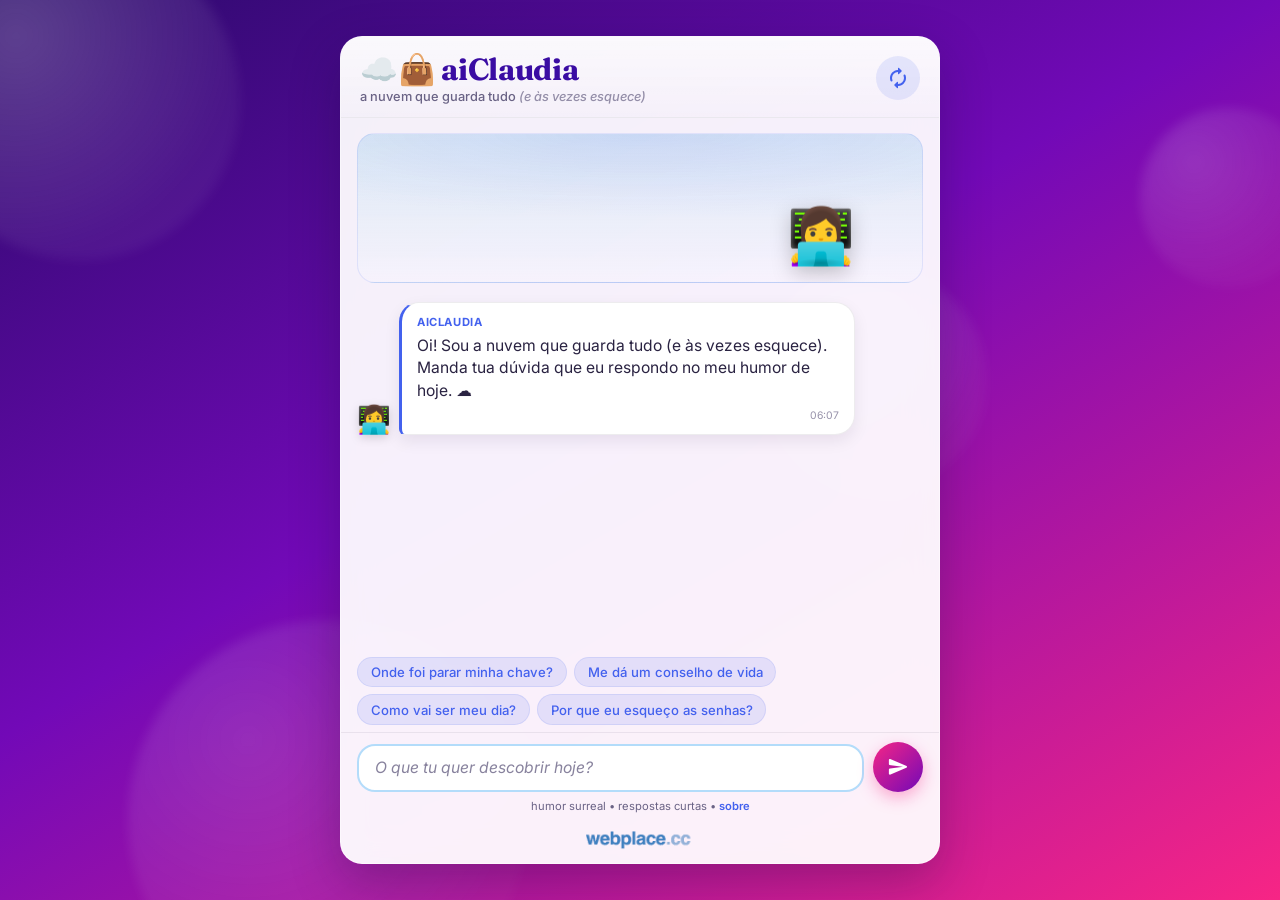
==== commit b6ef7d0d: "Add dynamic suggestion chips and improve ITCS chat behavior. Introduce Postgres-backed chip pool wit" ====
--- a/index.html
+++ b/index.html
@@ -15,7 +15,7 @@
     <!-- Material Icons -->
     <link href="https://fonts.googleapis.com/icon?family=Material+Icons+Round" rel="stylesheet">
     <!-- Custom CSS -->
-    <link rel="stylesheet" href="front/style.css?v=20260531b">
+    <link rel="stylesheet" href="front/style.css?v=20260628a">
 
     <!-- Google tag (gtag.js) -->
     <script async src="https://www.googletagmanager.com/gtag/js?id=G-0SSHXB16EN"></script>
@@ -74,9 +74,23 @@
                 </button>
             </div>
             <p class="footer-note">humor surreal • respostas curtas • <a href="#" onclick="showAbout(event)">sobre</a></p>
+            <div class="footer-brand">
+                <a id="webplaceFooterLink"
+                   href="https://webplace.cc/?origin=aiclaudia"
+                   target="_blank"
+                   rel="noopener noreferrer"
+                   aria-label="webplace.cc — seu lugar na web">
+                    <img src="img/webplace-flat_logo.png"
+                         alt="webplace.cc"
+                         width="120"
+                         height="auto"
+                         loading="lazy"
+                         decoding="async">
+                </a>
+            </div>
         </section>
     </main>
 
-    <script src="front/main.js?v=20260531b"></script>
+    <script src="front/main.js?v=20260628a"></script>
 </body>
 </html>
--- a/front/style.css
+++ b/front/style.css
@@ -306,7 +306,9 @@
     color: var(--accent);
     margin-bottom: 0.22rem;
 }
-.response-text { color: var(--ink); }
+.response-text { color: var(--ink); line-height: 1.45; }
+.response-text strong { font-weight: 700; color: var(--ink); }
+.response-text em { font-style: italic; }
 .timestamp {
     display: block;
     font-size: 0.65rem;
@@ -428,6 +430,23 @@
 .footer-note a { color: var(--accent); text-decoration: none; font-weight: 600; }
 .footer-note a:hover { text-decoration: underline; }
 
+.footer-brand {
+    display: flex;
+    justify-content: center;
+    padding: 0.4rem 1rem 0.8rem;
+}
+.footer-brand a {
+    display: inline-block;
+    opacity: 0.75;
+    transition: opacity 0.2s;
+}
+.footer-brand a:hover { opacity: 1; }
+.footer-brand img {
+    display: block;
+    height: 20px;
+    width: auto;
+}
+
 /* ---------- Alertas ---------- */
 .toast {
     position: fixed;
